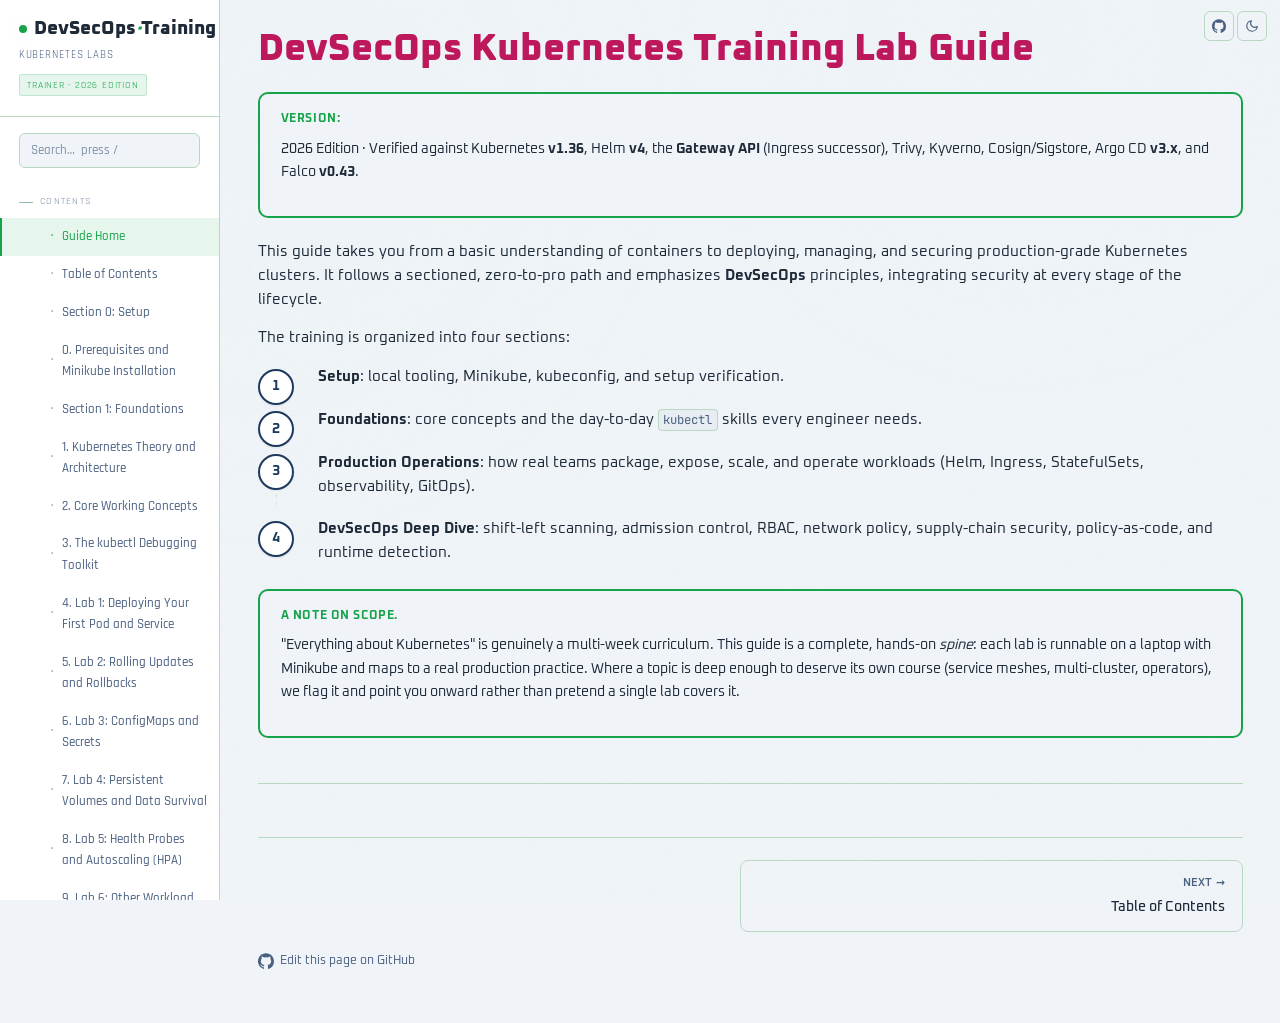
==== index.html @ 2e51c451 "initial commit" ====
<!DOCTYPE html>
<html lang="en" data-theme="light">

<head>
  <meta charset="UTF-8">
  <meta name="viewport" content="width=device-width, initial-scale=1.0">
  <meta name="description" content="Kubernetes DevSecOps Training Lab Guide">
  <title>Kubernetes · Kubernetes Guide Index</title>

  <link rel="icon" type="image/svg+xml"
    href="data:image/svg+xml,%3Csvg xmlns='http://www.w3.org/2000/svg' viewBox='0 0 32 32'%3E%3Crect width='32' height='32' rx='6' fill='%230d1117'/%3E%3Ccircle cx='16' cy='16' r='6' fill='%23ffb627'/%3E%3C/svg%3E">

  <link rel="preconnect" href="https://fonts.googleapis.com">
  <link rel="preconnect" href="https://fonts.gstatic.com" crossorigin>
  <link
    href="https://fonts.googleapis.com/css2?family=Oxanium:wght@400;500;600;700&family=Rajdhani:wght@500;600;700&family=JetBrains+Mono:wght@400;500;700&display=swap"
    rel="stylesheet">
  <link rel="stylesheet" href="css/style.css">
  <link rel="stylesheet" href="css/app.css">
  <link rel="stylesheet" href="css/cmd-steps.css">

</head>

<body>

  <div class="sidebar-backdrop"></div>

  <a class="icon-btn corner-btn github-corner-btn" id="githubLink" href="https://github.com/bishalcpgn/Kubernetes"
    target="_blank" rel="noopener noreferrer" aria-label="View this project on GitHub"
    title="View on GitHub (open source, contributions welcome)">
    <svg viewBox="0 0 24 24" aria-hidden="true" fill="currentColor">
      <path
        d="M12 .5C5.37.5 0 5.87 0 12.5c0 5.3 3.44 9.8 8.21 11.39.6.11.82-.26.82-.58 0-.29-.01-1.04-.02-2.05-3.34.73-4.04-1.61-4.04-1.61-.55-1.39-1.34-1.76-1.34-1.76-1.09-.75.08-.73.08-.73 1.21.09 1.84 1.24 1.84 1.24 1.07 1.84 2.81 1.31 3.5 1 .11-.78.42-1.31.76-1.61-2.67-.3-5.47-1.34-5.47-5.95 0-1.31.47-2.39 1.24-3.23-.13-.3-.54-1.52.12-3.18 0 0 1.01-.32 3.3 1.23a11.5 11.5 0 0 1 6.01 0c2.29-1.55 3.3-1.23 3.3-1.23.66 1.66.25 2.88.12 3.18.77.84 1.24 1.92 1.24 3.23 0 4.62-2.81 5.64-5.49 5.94.43.37.81 1.1.81 2.22 0 1.6-.01 2.89-.01 3.29 0 .32.22.7.83.58A12 12 0 0 0 24 12.5C24 5.87 18.63.5 12 .5z" />
    </svg>
  </a>

  <button class="icon-btn corner-btn theme-corner-btn" id="themeToggle" aria-label="Toggle theme"></button>

  <div class="app">

    <!-- Reuse the existing sidebar from index.html for consistent navigation -->
    <aside class="sidebar" id="sidebar" aria-label="Main navigation">
      <div class="brand">
        <div class="brand-title">
          <span class="accent-dot"></span>
          <span>DevSecOps<span class="italic-serif text-accent">·</span>Training</span>
        </div>
        <div class="brand-subtitle">Kubernetes Labs</div>
        <span class="brand-edition">Trainer · 2026 Edition</span>
      </div>
      <div class="sidebar-search">
        <input type="search" id="navSearch" placeholder="Search…  press /" aria-label="Filter navigation"
          autocomplete="off">
      </div>
      <nav aria-label="Sidebar navigation">
        <div class="nav-section">
          <div class="nav-section-label">Contents</div>
          <ul class="nav-list">
            <!-- Links will be populated by the rendered Markdown headings if present -->
          </ul>
        </div>
      </nav>
    </aside>

    <main class="content">
      <div class="content-inner">
        <article id="md-root" class="md-content page-markdown">
          <h1 id="devsecops-kubernetes-training-lab-guide">DevSecOps Kubernetes Training Lab Guide</h1>
          <blockquote>
            <p><strong>Version:</strong> 2026 Edition · Verified against Kubernetes <strong>v1.36</strong>, Helm
              <strong>v4</strong>, the <strong>Gateway API</strong> (Ingress successor), Trivy, Kyverno,
              Cosign/Sigstore, Argo CD <strong>v3.x</strong>, and Falco <strong>v0.43</strong>.
            </p>
          </blockquote>
          <p>This guide takes you from a basic understanding of containers to deploying, managing, and securing
            production-grade Kubernetes clusters. It follows a sectioned, zero-to-pro path and emphasizes
            <strong>DevSecOps</strong> principles, integrating security at every stage of the lifecycle.
          </p>
          <p>The training is organized into four sections:</p>
          <ol>
            <li><strong>Setup</strong>: local tooling, Minikube, kubeconfig, and setup verification.</li>
            <li><strong>Foundations</strong>: core concepts and the day-to-day <code>kubectl</code> skills every
              engineer needs.</li>
            <li><strong>Production Operations</strong>: how real teams package, expose, scale, and operate workloads
              (Helm, Ingress, StatefulSets, observability, GitOps).</li>
            <li><strong>DevSecOps Deep Dive</strong>: shift-left scanning, admission control, RBAC, network policy,
              supply-chain security, policy-as-code, and runtime detection.</li>
          </ol>
          <blockquote>
            <p><strong>A note on scope.</strong> "Everything about Kubernetes" is genuinely a multi-week curriculum.
              This guide is a complete, hands-on <em>spine</em>: each lab is runnable on a laptop with Minikube and maps
              to a real production practice. Where a topic is deep enough to deserve its own course (service meshes,
              multi-cluster, operators), we flag it and point you onward rather than pretend a single lab covers it.</p>
          </blockquote>
          <hr />
          <h2 id="table-of-contents">Table of Contents</h2>
          <h3 id="toc-section-0-setup">Section 0: Setup</h3>
          <ul>
            <li><a href="html/section-0-setup.html#0-prerequisites-and-minikube-installation">0. Prerequisites and Minikube Installation</a></li>
            <li><a href="html/section-0-setup.html#02-install-kubectl">0.2 Install kubectl</a></li>
            <li><a href="html/section-0-setup.html#03-install-minikube">0.3 Install Minikube</a></li>
            <li><a href="html/section-0-setup.html#04-start-minikube">0.4 Starting Minikube</a></li>
            <li><a href="html/section-0-setup.html#06-verifying-the-full-setup">0.6 Verifying the Full Setup</a></li>
          </ul>
          <h3 id="toc-section-1-foundations">Section 1: Foundations</h3>
          <ul>
            <li><a href="html/section-1-foundations.html#1-kubernetes-theory-and-architecture">1. Kubernetes Theory and Architecture</a></li>
            <li><a href="html/section-1-foundations.html#2-core-working-concepts">2. Core Working Concepts</a></li>
            <li><a href="html/section-1-foundations.html#21-namespaces">2.1 Namespaces</a></li>
            <li><a href="html/section-1-foundations.html#22-imperative-vs-declarative">2.2 Imperative vs Declarative</a></li>
            <li><a href="html/section-1-foundations.html#23-resource-requests-limits-and-qos">2.3 Resource Requests, Limits, and QoS</a></li>
            <li><a href="html/section-1-foundations.html#3-the-kubectl-debugging-toolkit">3. The kubectl Debugging Toolkit</a></li>
            <li><a href="html/section-1-foundations.html#4-lab-1-deploying-your-first-pod-and-service">4. Lab 1: Deploying Your First Pod and
                Service</a></li>
            <li><a href="html/section-1-foundations.html#5-lab-2-rolling-updates-and-rollbacks">5. Lab 2: Rolling Updates and Rollbacks</a></li>
            <li><a href="html/section-1-foundations.html#6-lab-3-configmaps-and-secrets">6. Lab 3: ConfigMaps and Secrets</a></li>
            <li><a href="html/section-1-foundations.html#7-lab-4-persistent-volumes-and-data-survival">7. Lab 4: Persistent Volumes and Data
                Survival</a></li>
            <li><a href="html/section-1-foundations.html#8-lab-5-health-probes-and-autoscaling-hpa">8. Lab 5: Health Probes and Autoscaling (HPA)</a>
            </li>
            <li><a href="html/section-1-foundations.html#9-lab-6-other-workload-types-statefulset-daemonset-job-cronjob">9. Lab 6: Other Workload Types
                (StatefulSet, DaemonSet, Job, CronJob)</a></li>
          </ul>
          <h3 id="toc-section-2-production-operations">Section 2: Production Operations</h3>
          <ul>
            <li><a href="html/section-2-production-operations.html#10-lab-7-http-routing-with-the-gateway-api">10. Lab 7: HTTP Routing with the Gateway API</a>
            </li>
            <li><a href="html/section-2-production-operations.html#11-lab-8-packaging-with-helm">11. Lab 8: Packaging with Helm</a></li>
            <li><a href="html/section-2-production-operations.html#12-lab-9-observability-metrics-prometheus-grafana">12. Lab 9: Observability (Metrics,
                Prometheus, Grafana)</a></li>
            <li><a href="html/section-2-production-operations.html#13-lab-10-gitops-with-argo-cd">13. Lab 10: GitOps with Argo CD</a></li>
          </ul>
          <h3 id="toc-section-3-devsecops-deep-dive">Section 3: DevSecOps Deep Dive</h3>
          <ul>
            <li><a href="html/section-3-devsecops-deep-dive.html#14-devsecops-security-theory">14. DevSecOps Security Theory</a></li>
            <li><a href="html/section-3-devsecops-deep-dive.html#15-lab-11-shift-left-scanning-manifests-images-secrets">15. Lab 11: Shift-Left Scanning
                (Manifests, Images, Secrets)</a></li>
            <li><a href="html/section-3-devsecops-deep-dive.html#16-lab-12-pod-security-standards-and-admission">16. Lab 12: Pod Security Standards and
                Admission</a></li>
            <li><a href="html/section-3-devsecops-deep-dive.html#17-lab-13-least-privilege-rbac">17. Lab 13: Least-Privilege RBAC</a></li>
            <li><a href="html/section-3-devsecops-deep-dive.html#18-lab-14-network-microsegmentation">18. Lab 14: Network Microsegmentation</a></li>
            <li><a href="html/section-3-devsecops-deep-dive.html#19-lab-15-policy-as-code-with-kyverno">19. Lab 15: Policy-as-Code with Kyverno</a></li>
            <li><a href="html/section-3-devsecops-deep-dive.html#20-lab-16-supply-chain-security-signing-sboms-verification">20. Lab 16: Supply-Chain Security
                (Signing, SBOMs, Verification)</a></li>
            <li><a href="html/section-3-devsecops-deep-dive.html#21-lab-17-runtime-security-with-falco">21. Lab 17: Runtime Security with Falco</a></li>
          </ul>
          <h3 id="appendices">Appendices</h3>
          <ul>
            <li><a href="html/appendices.html#appendix-a-cleanup-cheatsheet">A. Cleanup Cheatsheet</a></li>
            <li><a href="html/appendices.html#appendix-b-common-errors-and-troubleshooting">B. Common Errors and Troubleshooting</a></li>
            <li><a href="html/appendices.html#appendix-c-what-we-did-not-cover-and-where-to-go-next">C. What We Did Not Cover (and Where to
                Go Next)</a></li>
            <li><a href="html/appendices.html#appendix-d-glossary">D. Glossary</a></li>
          </ul>
          <hr /></article>
      </div>
    </main>

  </div>

  <!-- Scripts: build page sections and sidebar from the embedded static HTML content -->
  <script src="js/app.js" defer></script>

  <script src="js/cmd-steps.js" defer></script>
</body>

</html>
---- css/style.css ----
/* =========================================================
   Theme tokens - deep navy / Catppuccin-inspired palette
   Dark theme is default. Toggled via data-theme attribute.
   ========================================================= */

:root,
[data-theme="dark"] {
  /* Surfaces - deep navy */
  --bg: #0a0e14;
  --bg-elevated: #0d1219;
  --bg-card: #131920;
  --bg-code: #1e1e2e;
  --bg-code-header: #181825;
  --bg-code-border: #313244;
  --bg-inline-code: rgba(52, 211, 153, 0.08);

  /* Lines - green-tinted */
  --border: #1a2e22;
  --border-strong: #2a4a34;
  --border-accent: rgba(52, 211, 153, 0.25);

  /* Text */
  --text: #cdd6f4;
  --text-muted: #6e8aa8;
  --text-subtle: #445566;
  --text-inverse: #0a0e14;

  /* Brand accent - green */
  --accent: #34d399;
  --accent-soft: rgba(52, 211, 153, 0.12);
  --accent-hover: #6ee7b7;
  --link: #6ee7b7;
  --link-hover: #a7f3d0;

  /* Semantic */
  --danger: #f38ba8;
  --danger-soft: rgba(243, 139, 168, 0.1);
  --success: #a6e3a1;
  --success-soft: rgba(166, 227, 161, 0.1);
  --warning: #f9e2af;
  --warning-soft: rgba(249, 226, 175, 0.1);
  --info: #6ee7b7;
  --info-soft: rgba(52, 211, 153, 0.1);

  /* Severity pills */
  --sev-critical-bg: rgba(243, 139, 168, 0.12);
  --sev-critical-text: #f38ba8;
  --sev-high-bg: rgba(249, 226, 175, 0.1);
  --sev-high-text: #f9e2af;
  --sev-medium-bg: rgba(52, 211, 153, 0.1);
  --sev-medium-text: #34d399;

  /* Shadows & effects */
  --shadow-sm: 0 1px 3px rgba(0, 0, 0, 0.5);
  --shadow-md: 0 4px 14px rgba(0, 0, 0, 0.55);
  --shadow-lg: 0 12px 36px rgba(0, 0, 0, 0.65);
  --shadow-glow: 0 0 28px rgba(52, 211, 153, 0.15);

  /* Decorative */
  --grid-color: rgba(52, 211, 153, 0.025);
  --noise-opacity: 0.012;
}

[data-theme="light"] {
  /* Surfaces - cool blue-grey */
  --bg: #f0f4f8;
  --bg-elevated: #ffffff;
  --bg-card: #e8edf3;
  --bg-code: #e4e8ef;
  --bg-code-header: #e4e8ef;
  --bg-code-border: #c8d0da;
  --bg-inline-code: rgba(22, 163, 74, 0.07);

  /* Lines */
  --border: #b8d8c0;
  --border-strong: #90bca0;
  --border-accent: rgba(22, 163, 74, 0.2);

  /* Text */
  --text: #1e2a38;
  --text-muted: #4a6080;
  --text-subtle: #8090a8;
  --text-inverse: #f0f4f8;

  /* Brand accent - green */
  --accent: #16a34a;
  --accent-soft: rgba(22, 163, 74, 0.1);
  --accent-hover: #15803d;
  --link: #15803d;
  --link-hover: #166534;

  /* Semantic */
  --danger: #b91c1c;
  --danger-soft: rgba(185, 28, 28, 0.08);
  --success: #15803d;
  --success-soft: rgba(21, 128, 61, 0.08);
  --warning: #a16207;
  --warning-soft: rgba(161, 98, 7, 0.08);
  --info: #16a34a;
  --info-soft: rgba(22, 163, 74, 0.08);

  /* Severity pills */
  --sev-critical-bg: rgba(185, 28, 28, 0.1);
  --sev-critical-text: #991b1b;
  --sev-high-bg: rgba(161, 98, 7, 0.12);
  --sev-high-text: #854d0e;
  --sev-medium-bg: rgba(22, 163, 74, 0.1);
  --sev-medium-text: #166534;

  /* Shadows */
  --shadow-sm: 0 1px 2px rgba(30, 42, 56, 0.07);
  --shadow-md: 0 4px 12px rgba(30, 42, 56, 0.09);
  --shadow-lg: 0 12px 32px rgba(30, 42, 56, 0.11);
  --shadow-glow: 0 0 24px rgba(22, 163, 74, 0.12);

  /* Decorative */
  --grid-color: rgba(22, 163, 74, 0.04);
  --noise-opacity: 0.018;
}

/* =========================================================
   crAPI Training - Trainer Platform
   Editorial-technical aesthetic
   ========================================================= */

/* ---------- Reset / Base ---------- */

:root {
  --font-sans: 'Oxanium', 'Rajdhani', system-ui, sans-serif;
  --font-display: 'Oxanium', 'Rajdhani', system-ui, sans-serif;
  --font-mono: 'JetBrains Mono', 'Cascadia Code', 'Fira Code', ui-monospace, monospace;
  --font-sidebar: 'Rajdhani', var(--font-sans);
  --text-base-size: 14.5px;
  --h1-size: 2.5rem;
  --h2-size: 1.75rem;
  --box-glow: 0 14px 34px color-mix(in srgb, var(--accent) 14%, transparent), 0 0 0 1px color-mix(in srgb, var(--accent) 10%, transparent);
  --box-glow-strong: 0 18px 44px color-mix(in srgb, var(--accent) 22%, transparent), 0 0 0 1px color-mix(in srgb, var(--accent) 18%, transparent);
  --box-glow-success: 0 14px 34px color-mix(in srgb, var(--success) 18%, transparent), 0 0 0 1px color-mix(in srgb, var(--success) 16%, transparent);
}

*,
*::before,
*::after {
  box-sizing: border-box;
  margin: 0;
  padding: 0;
}

html {
  font-size: 15px;
  scroll-behavior: smooth;
  scroll-padding-top: 88px;
  -webkit-text-size-adjust: 100%;
  -moz-text-size-adjust: 100%;
  text-size-adjust: 100%;
}

body {
  font-family: var(--font-sans);
  font-size: var(--text-base-size);
  font-weight: 400;
  line-height: 1.65;
  color: var(--text);
  background: var(--bg);
  font-feature-settings: 'ss01', 'ss02', 'cv11';
  -webkit-font-smoothing: antialiased;
  -moz-osx-font-smoothing: grayscale;
  transition: background-color 0.3s ease, color 0.3s ease;
  min-height: 100vh;
}

body::after {
  content: '';
  position: fixed;
  inset: 0;
  pointer-events: none;
  z-index: 1;
  background:
    linear-gradient(rgba(166, 227, 161, 0.035) 1px, transparent 1px),
    radial-gradient(circle at 20% 15%, rgba(52, 211, 153, 0.08), transparent 28rem),
    radial-gradient(circle at 80% 5%, rgba(52, 211, 153, 0.05), transparent 24rem);
  background-size: 100% 4px, auto, auto;
  mix-blend-mode: screen;
  opacity: 0.4;
}

[data-theme="light"] body::after {
  opacity: 0.16;
  mix-blend-mode: multiply;
}

/* Decorative noise overlay */
body::before {
  content: '';
  position: fixed;
  inset: 0;
  pointer-events: none;
  z-index: 1;
  opacity: var(--noise-opacity);
  background-image: url("data:image/svg+xml,%3Csvg viewBox='0 0 200 200' xmlns='http://www.w3.org/2000/svg'%3E%3Cfilter id='n'%3E%3CfeTurbulence type='fractalNoise' baseFrequency='0.9' numOctaves='3' /%3E%3C/filter%3E%3Crect width='100%25' height='100%25' filter='url(%23n)' /%3E%3C/svg%3E");
}

/* ---------- Typography ---------- */

h1,
h2,
h3,
h4,
h5,
h6 {
  font-family: var(--font-display);
  font-weight: 600;
  letter-spacing: -0.01em;
  line-height: 1.2;
  color: var(--text);
}

h1 {
  font-size: var(--h1-size);
  font-weight: 800;
  letter-spacing: 0;
  line-height: 1.05;
  margin-bottom: 1.25rem;
}

h2 {
  font-size: var(--h2-size);
  font-weight: 800;
  letter-spacing: 0;
  margin-bottom: 1rem;
}

h3 {
  font-size: 1.35rem;
  font-weight: 600;
  letter-spacing: 0;
  margin-top: 2.5rem;
  margin-bottom: 0.8rem;
}

h4 {
  font-size: 1.05rem;
  font-weight: 600;
  margin-top: 1.75rem;
  margin-bottom: 0.5rem;
  color: var(--text);
}

.italic-serif {
  font-style: italic;
  font-weight: inherit;
}

p {
  margin-bottom: 1rem;
  color: var(--text);
}

p+p {
  margin-top: 0.25rem;
}
a {
  color: var(--link);
  text-decoration: none;
  transition: color 0.15s ease;
}

a:hover {
  color: var(--link-hover);
  text-decoration: underline;
  text-underline-offset: 3px;
}

strong {
  font-weight: 700;
  color: var(--text);
}

em {
  font-style: italic;
}

code,
kbd,
samp {
  font-family: var(--font-mono);
  font-size: 0.88em;
  font-feature-settings: 'liga' 0, 'calt' 0;
}

p code,
li code {
  background: var(--bg-card);
  color: var(--text-muted);
  padding: 0.12em 0.4em;
  border-radius: 4px;
  border: 1px solid var(--border);
  font-size: 0.85em;
  word-break: break-word;
}

/* Command text inside table cells renders as plain monospace, no chip. */
td code {
  background: none;
  color: inherit;
  padding: 0;
  border: none;
  border-radius: 0;
  font-size: 0.85em;
  word-break: break-word;
}

pre code,
pre code span {
  background: none !important;
  color: inherit;
  padding: 0;
  border: none;
  border-radius: 0;
  font-size: inherit;
}

ul,
ol {
  margin: 0.5rem 0 1.25rem 1.5rem;
}

.md-content {
  flex: 1;
  min-width: 0;
  max-width: 1000px;
  overflow-wrap: break-word;
  word-wrap: break-word;
}

.md-content ol {
  counter-reset: step-counter;
  list-style: none;
  padding-left: 0;
  margin-left: 0;
}

.md-content ol>li {
  counter-increment: step-counter;
  position: relative;
  padding-left: 4rem;
  margin-bottom: 1.25rem;
  min-width: 0;
}

.md-content ol>li::before {
  content: counter(step-counter);
  position: absolute;
  left: 0;
  top: 0.15rem;
  width: 2.4rem;
  height: 2.4rem;
  display: grid;
  place-items: center;
  border-radius: 999px;
  background: var(--bg-card);
  border: 2px solid #1e3a5f;
  color: #1e3a5f;
  font-weight: 700;
  font-size: 0.95rem;
  box-shadow: 0 12px 24px rgba(0, 0, 0, 0.08);
}

/* light theme: crisp white button background */
[data-theme="light"] .md-content ol>li::before {
  background: #ffffff;
  box-shadow: var(--shadow-sm);
}

/* dark theme: brighter blue for contrast on dark surfaces */
[data-theme="dark"] .md-content ol>li::before {
  border-color: #6fa3e0;
  color: #6fa3e0;
}

.md-content ol>li::after {
  content: '';
  position: absolute;
  left: 1.2rem;
  top: calc(2.4rem + 0.4rem);
  bottom: -0.6rem;
  width: 1px;
  background-image: linear-gradient(var(--border-accent) 40%, transparent 0%);
  background-size: 1px 8px;
  background-repeat: repeat-y;
  opacity: 0.85;
  pointer-events: none;
}

.md-content ol>li:last-child::after {
  display: none;
}

li {
  margin-bottom: 0.35rem;
}

li>ul,
li>ol {
  margin-top: 0.35rem;
}

hr {
  border: none;
  border-top: 1px solid var(--border);
  margin: 3rem 0;
}

/* ---------- Layout: App Shell ---------- */

.app {
  display: grid;
  grid-template-columns: 220px 1fr;
  min-height: 100vh;
  position: relative;
  z-index: 2;
}

/* ---------- Sidebar ---------- */

.sidebar {
  font-family: var(--font-sidebar);
  background: var(--bg-elevated);
  border-right: 1px solid var(--border);
  position: sticky;
  top: 0;
  height: 100vh;
  overflow-y: auto;
  padding: 1.25rem 0;
  z-index: 50;
  scrollbar-width: thin;
  scrollbar-color: var(--border) transparent;
}

.sidebar::-webkit-scrollbar {
  width: 6px;
}

.sidebar::-webkit-scrollbar-track {
  background: transparent;
}

.sidebar::-webkit-scrollbar-thumb {
  background: var(--border);
  border-radius: 3px;
}

.brand {
  padding: 0 1.25rem 1.25rem;
  border-bottom: 1px solid var(--border);
  margin-bottom: 1.1rem;
}

.brand-title {
  font-family: var(--font-display);
  font-size: 1.25rem;
  font-weight: 800;
  letter-spacing: 0;
  color: var(--text);
  line-height: 1.1;
  display: flex;
  align-items: baseline;
  gap: 0.5rem;
}

.brand-title .accent-dot {
  width: 8px;
  height: 8px;
  background: var(--accent);
  border-radius: 50%;
  display: inline-block;
  box-shadow: var(--shadow-glow);
  flex-shrink: 0;
  align-self: center;
}

.brand-subtitle {
  font-family: var(--font-sidebar);
  font-size: 0.72rem;
  color: var(--text-muted);
  font-weight: 400;
  text-transform: uppercase;
  letter-spacing: 0.08em;
  margin-top: 0.5rem;
}

.brand-edition {
  font-family: var(--font-sidebar);
  display: inline-block;
  margin-top: 0.6rem;
  font-size: 0.65rem;
  font-weight: 400;
  letter-spacing: 0.08em;
  text-transform: uppercase;
  color: var(--accent);
  background: var(--accent-soft);
  padding: 0.15rem 0.5rem;
  border-radius: 3px;
  border: 1px solid var(--border-accent);
}

.sidebar-search {
  padding: 0 1.25rem 1rem;
}

.sidebar-search input {
  width: 100%;
  background: var(--bg);
  border: 1px solid var(--border);
  border-radius: 6px;
  padding: 0.55rem 0.75rem;
  color: var(--text);
  font-family: var(--font-sidebar);
  font-size: 0.85rem;
  font-weight: 500;
  outline: none;
  transition: border 0.15s, box-shadow 0.15s;
}

.sidebar-search input::placeholder {
  color: var(--text-subtle);
}

.sidebar-search input:focus {
  border-color: var(--accent);
  box-shadow: 0 0 0 3px var(--accent-soft);
}

.nav-section {
  padding: 0.75rem 0;
}

.nav-section-label {
  font-family: var(--font-sidebar);
  font-size: 0.68rem;
  font-weight: 400;
  text-transform: uppercase;
  letter-spacing: 0.12em;
  color: var(--text-subtle);
  padding: 0 1.25rem 0.5rem;
  display: flex;
  align-items: center;
  gap: 0.5rem;
}

.nav-section-label::before {
  content: '';
  width: 14px;
  height: 1px;
  background: var(--border-strong);
}

.nav-list {
  list-style: none;
  margin: 0;
  padding: 0;
}

.nav-list li {
  margin: 0;
}

.nav-link {
  display: flex;
  align-items: center;
  gap: 0.6rem;
  padding: 0.55rem 0.8rem 0.55rem 1.25rem;
  font-size: 0.86rem;
  color: var(--text-muted);
  text-decoration: none;
  border-left: 2px solid transparent;
  transition: all 0.15s ease;
  font-weight: 500;
}

.nav-link:hover {
  color: var(--text);
  background: var(--bg-card);
  text-decoration: none;
}

.nav-link.active {
  color: var(--accent);
  background: var(--accent-soft);
  border-left-color: var(--accent);
}

.nav-link .nav-num {
  font-family: var(--font-sidebar);
  font-size: 0.7rem;
  color: var(--text-subtle);
  font-weight: 600;
  min-width: 32px;
  text-align: right;
}

.nav-link.active .nav-num {
  color: var(--accent);
}

.nav-link.hidden {
  display: none;
}
.icon-btn {
  background: transparent;
  border: 1px solid var(--border);
  color: var(--text-muted);
  width: 38px;
  height: 38px;
  border-radius: 6px;
  cursor: pointer;
  display: inline-flex;
  align-items: center;
  justify-content: center;
  transition: all 0.15s ease;
}

.icon-btn:hover {
  color: var(--accent);
  border-color: var(--accent);
  background: var(--accent-soft);
}

.icon-btn svg {
  width: 18px;
  height: 18px;
}
/* ---------- Main content area ---------- */

.content {
  min-width: 0;
  display: flex;
  flex-direction: column;
}

.content-inner {
  display: flex;
  max-width: 1360px;
  margin: 0 auto;
  padding: 3rem 2.5rem 3rem;
  width: 100%;
  gap: 3rem;
}

/* ---------- Single-page section switching ---------- */

section.page-section {
  display: none;
  padding-top: 2rem;
}

section.page-section.active {
  display: block;
  animation: sectionFadeIn 0.22s ease;
}

@keyframes sectionFadeIn {
  from {
    opacity: 0;
    transform: translateY(7px);
  }

  to {
    opacity: 1;
    transform: none;
  }
}

section.page-section:first-child {
  padding-top: 0;
}

/* ---------- Callout boxes ---------- */

/* ── Callout boxes ─────────────────────────────────────────────────────────
   All callouts use a uniform green border + green title.
   The gradient-border modifier adds a glowing gradient ring instead.       */

.callout {
  margin: 1.5rem 0;
  padding: 1.1rem 1.4rem;
  border-radius: 10px;
  border: 2px solid #16a34a;
  background: var(--bg);
  font-size: 0.95rem;
  color: var(--text);
}

[data-theme="dark"] .callout {
  border-color: #34d399;
}

.callout-title {
  font-weight: 700;
  font-size: 0.8rem;
  text-transform: uppercase;
  letter-spacing: 0.05em;
  margin-bottom: 0.5rem;
  display: block;
  color: #16a34a;
}

[data-theme="dark"] .callout-title {
  color: #34d399;
}

/* Gradient-border variant: animated green gradient ring, no solid border. */
.callout.gradient-border {
  --gc-bg: #f0f7f0;
  border: 2px solid transparent;
  border-radius: 14px;
  background:
    linear-gradient(var(--gc-bg), var(--gc-bg)) padding-box,
    linear-gradient(120deg, #34d399 0%, #16a34a 55%, #22c55e 100%) border-box;
}

[data-theme="dark"] .callout.gradient-border {
  --gc-bg: #0d1f10;
}

/* ---------- Code blocks ---------- */

.code-block {
  margin: 1.25rem 0;
  border-radius: 8px;
  overflow: hidden;
  border: 1px solid var(--bg-code-border);
  background: var(--bg-code);
  position: relative;
  box-shadow: var(--box-glow);
}

.code-block::after {
  content: '';
  position: absolute;
  inset: 0;
  pointer-events: none;
  background: linear-gradient(rgba(255, 255, 255, 0.025) 1px, transparent 1px);
  background-size: 100% 6px;
  opacity: 0.3;
}

.code-block-header {
  display: flex;
  align-items: center;
  justify-content: space-between;
  padding: 0.5rem 0.85rem 0.5rem 0.85rem;
  background: var(--bg-code-header);
  border-bottom: 1px solid var(--bg-code-border);
  font-family: var(--font-mono);
  font-size: 0.72rem;
}
/* Dark mode label & copy */
.code-block-label {
  color: #585b70;
  font-weight: 500;
  letter-spacing: 0;
  flex: 1;
}

.copy-btn {
  background: transparent;
  border: 1px solid #313244;
  color: #585b70;
  cursor: pointer;
  padding: 0.25rem 0.6rem;
  border-radius: 4px;
  font-family: var(--font-mono);
  font-size: 0.7rem;
  font-weight: 500;
  display: inline-flex;
  align-items: center;
  gap: 0.35rem;
  transition: all 0.15s ease;
}

.copy-btn:hover {
  color: var(--accent);
  border-color: var(--accent);
  box-shadow: 0 0 14px var(--accent-soft);
}

.copy-btn svg {
  width: 12px;
  height: 12px;
}

.copy-btn.copied {
  color: #a6e3a1;
  border-color: #a6e3a1;
}

/* Light mode label & copy overrides */
[data-theme="light"] .code-block-label {
  color: #5a6a7a;
}

[data-theme="light"] .copy-btn {
  border-color: #c8d0da;
  color: #5a6a7a;
}

[data-theme="light"] .copy-btn.copied {
  color: #15803d;
  border-color: #15803d;
}

.code-block pre {
  margin: 0;
  padding: 1.1rem 1.2rem;
  overflow-x: auto;
  color: #cdd6f4;
  font-family: var(--font-mono);
  font-size: 0.82rem;
  line-height: 1.7;
  scrollbar-width: thin;
  scrollbar-color: #313244 transparent;
}

.code-block pre::-webkit-scrollbar {
  height: 6px;
}

.code-block pre::-webkit-scrollbar-thumb {
  background: #313244;
  border-radius: 3px;
}

/* Light mode pre text */
[data-theme="light"] .code-block pre {
  color: #2d3a4a;
  scrollbar-color: #c8d0da transparent;
}

[data-theme="light"] .code-block pre::-webkit-scrollbar-thumb {
  background: #c8d0da;
}

/* ── Dark token highlighting - Catppuccin Mocha ── */
.code-block .tok-cmt {
  color: #585b70;
  font-style: italic;
}

.code-block .tok-str {
  color: #a6e3a1;
}

.code-block .tok-kw {
  color: #f38ba8;
}

.code-block .tok-fn {
  color: #cba6f7;
}

.code-block .tok-num {
  color: #fab387;
}

.code-block .tok-method {
  color: #f9e2af;
  font-weight: 600;
}

.code-block .tok-path {
  color: #89dceb;
}

.code-block .tok-hl {
  background: rgba(249, 226, 175, 0.15);
  padding: 1px 3px;
  border-radius: 3px;
}

/* ── Light token highlighting - Carbon Shell / One Light ── */
[data-theme="light"] .code-block .tok-cmt {
  color: #a09080;
  font-style: italic;
}

[data-theme="light"] .code-block .tok-str {
  color: #2d7c3c;
}

[data-theme="light"] .code-block .tok-kw {
  color: #b91c1c;
}

[data-theme="light"] .code-block .tok-fn {
  color: #6d28d9;
}

[data-theme="light"] .code-block .tok-num {
  color: #1d4ed8;
}

[data-theme="light"] .code-block .tok-method {
  color: #c2410c;
  font-weight: 600;
}

[data-theme="light"] .code-block .tok-path {
  color: #0369a1;
}

[data-theme="light"] .code-block .tok-hl {
  background: rgba(194, 65, 12, 0.1);
  padding: 1px 3px;
  border-radius: 3px;
}


.tab-btn.active {
  color: var(--accent);
  border-bottom-color: var(--accent);
}
.tab-panel.active {
  display: block;
}
/* ---------- Tables ---------- */

.table-wrap {
  overflow-x: auto;
  border: 1px solid var(--border);
  border-radius: 8px;
  margin: 1.5rem 0;
}

table {
  width: 100%;
  border-collapse: collapse;
  font-size: 0.88rem;
}

thead {
  background: var(--bg-card);
}

th,
td {
  text-align: left;
  padding: 0.7rem 1rem;
  border-bottom: 1px solid var(--border);
  vertical-align: top;
}

th {
  font-weight: 600;
  font-size: 0.75rem;
  text-transform: uppercase;
  letter-spacing: 0;
  color: var(--text-muted);
}

tbody tr:last-child td {
  border-bottom: none;
}

tbody tr:hover {
  background: var(--bg-card);
}
.text-accent {
  color: var(--accent);
}
/* ---------- Toast (copy feedback) ---------- */

.toast {
  position: fixed;
  bottom: 2rem;
  right: 2rem;
  background: var(--bg-elevated);
  border: 1px solid var(--accent);
  color: var(--text);
  padding: 0.75rem 1.25rem;
  border-radius: 6px;
  font-size: 0.85rem;
  box-shadow: var(--shadow-lg);
  transform: translateY(120%);
  opacity: 0;
  transition: transform 0.25s ease, opacity 0.25s ease;
  z-index: 1000;
  pointer-events: none;
}

.toast.show {
  transform: translateY(0);
  opacity: 1;
}

@keyframes cursorBlink {

  0%,
  45% {
    opacity: 1;
  }

  46%,
  100% {
    opacity: 0;
  }
}

@media (prefers-reduced-motion: reduce) {
}

/* ---------- Responsive ---------- */

@media (max-width: 1024px) {
  .app {
    grid-template-columns: 220px 1fr;
  }

  .content-inner {
    padding: 2.5rem 2rem 2.5rem;
  }
}

@media (max-width: 768px) {
  .app {
    grid-template-columns: 1fr;
  }

  .sidebar {
    position: fixed;
    left: 0;
    top: 0;
    width: 280px;
    transform: translateX(-100%);
    transition: transform 0.3s ease;
    box-shadow: var(--shadow-lg);
  }

  .sidebar.open {
    transform: translateX(0);
  }
  .content-inner {
    padding: 1.75rem 1.25rem 2rem;
  }
  /* Backdrop when sidebar open */
  .sidebar-backdrop {
    display: none;
    position: fixed;
    inset: 0;
    background: rgba(0, 0, 0, 0.5);
    z-index: 45;
  }

  .sidebar-backdrop.show {
    display: block;
  }
}

@media (max-width: 480px) {
}

/* ---------- Print ---------- */
@media print {

  .sidebar,
  .copy-btn {
    display: none !important;
  }

  .app {
    grid-template-columns: 1fr;
  }

  body {
    background: white;
    color: black;
  }

  .code-block {
    page-break-inside: avoid;
  }
}

/* ---------- Focus visibility ---------- */
*:focus-visible {
  outline: 2px solid var(--accent);
  outline-offset: 2px;
  border-radius: 4px;
}
@keyframes pulse-timer {

  0%,
  100% {
    opacity: 1;
  }

  50% {
    opacity: 0.6;
  }
}
.timer-display.warning {
  color: #f59e0b;
  border-color: color-mix(in srgb, #f59e0b 30%, transparent);
}
.lab-start-btn.active {
  background: #ef4444;
}

.lab-start-btn.active:hover {
  background: #dc2626;
}
@media (max-width: 768px) {
}
/* ---------- Per-section footer: prev/next pager + Edit on GitHub ---------- */

.section-footer {
  margin-top: 3.5rem;
  padding-top: 1.5rem;
  border-top: 1px solid var(--border);
}

.section-pager {
  display: flex;
  gap: 1rem;
  align-items: stretch;
}

.pager-link {
  flex: 1 1 0;
  display: flex;
  flex-direction: column;
  gap: 0.25rem;
  padding: 0.85rem 1.1rem;
  border: 1px solid var(--border);
  border-radius: 8px;
  text-decoration: none;
  color: var(--text);
  transition: border-color 0.15s ease, background 0.15s ease;
  min-width: 0;
}

.pager-link:hover {
  border-color: var(--accent);
  background: var(--accent-soft);
  text-decoration: none;
}

.pager-next {
  text-align: right;
}

.pager-spacer {
  flex: 1 1 0;
}

.pager-dir {
  font-size: 0.72rem;
  font-weight: 600;
  text-transform: uppercase;
  letter-spacing: 0.02em;
  color: var(--text-muted);
}

.pager-title {
  font-size: 0.9rem;
  font-weight: 500;
  overflow: hidden;
  text-overflow: ellipsis;
  white-space: nowrap;
}

.edit-on-github {
  display: inline-flex;
  align-items: center;
  gap: 0.45rem;
  margin-top: 1.25rem;
  font-size: 0.82rem;
  color: var(--text-muted);
  text-decoration: none;
  transition: color 0.15s ease;
}

.edit-on-github:hover {
  color: var(--accent);
  text-decoration: none;
}

.edit-on-github svg {
  width: 16px;
  height: 16px;
}

@media (max-width: 600px) {
  .section-pager {
    flex-direction: column;
  }
  .pager-next {
    text-align: left;
  }
  .pager-spacer {
    display: none;
  }
}
---- css/app.css ----
/* Page-specific: show only the active section (single-page app behaviour). */
    .page-section { display: none; }
    .page-section.active { display: block; }

    .content-inner { padding-top: 2rem; }

    /* On wide screens, give the body more room and pull it toward the left
       instead of centering it (more working space for prose + figures).
       Scoped to >1100px so the responsive/mobile layout is untouched. */
    @media (min-width: 1101px) {
      .content-inner {
        max-width: 1500px;
        margin-left: 0;
        margin-right: auto;
      }
      .md-content {
        max-width: 1060px;
      }
    }

    /* Fixed top-right corner buttons (GitHub link + theme toggle) */
    .corner-btn {
      position: fixed;
      top: 0.75rem;
      z-index: 300;
      width: 30px;
      height: 30px;
      border-radius: 6px;
    }

    .theme-corner-btn {
      right: 0.85rem;
    }

    .github-corner-btn {
      right: 3.1rem;   /* sits just left of the theme toggle */
    }

    .corner-btn svg {
      width: 14px;
      height: 14px;
    }

    .floating-toc {
      display: none;
      position: sticky;
      top: 6rem;
      width: 200px;
      flex-shrink: 0;
      align-self: flex-start;
      padding: 0;
      z-index: 100;
    }

    .floating-toc.visible {
      display: block;
      animation: fadeIn 0.3s ease-out;
    }

    @keyframes fadeIn {
      from { opacity: 0; transform: translateX(10px); }
      to { opacity: 1; transform: translateX(0); }
    }

    .floating-toc-title {
      font-family: var(--font-sidebar);
      font-size: 0.8rem;
      font-weight: 700;
      color: var(--text-subtle);
      text-transform: uppercase;
      letter-spacing: 0.05em;
      margin-bottom: 1rem;
      display: flex;
      align-items: center;
      gap: 0.4rem;
      padding-left: 0.8rem;
    }

    .floating-toc-title svg {
      width: 14px;
      height: 14px;
      stroke: currentColor;
      stroke-width: 2;
    }

    .floating-toc-list {
      list-style: none;
      margin: 0;
      padding: 0;
      display: flex;
      flex-direction: column;
      gap: 0.2rem;
    }

    .floating-toc-link {
      font-family: var(--font-sidebar);
      display: flex;
      align-items: center;
      gap: 0.5rem;
      font-size: 0.85rem;
      line-height: 1.4;
      color: var(--text-muted);
      text-decoration: none;
      transition: all 0.2s ease;
      padding: 0.45rem 0.8rem;
      border-radius: 6px;
    }

    .floating-toc-link:hover {
      color: var(--text);
      background: color-mix(in srgb, var(--text-muted) 10%, transparent);
      text-decoration: none;
    }

    .floating-toc-link.active {
      color: var(--link);
      font-weight: 600;
      background: var(--info-soft);
    }
    @media (max-width: 1100px) {
      .floating-toc { display: none !important; }
    }
    /* =========================================================
       Structured reading layout (applied to .styled-section:
       sections 2 through 9). A/B/C subsection badges, i/ii/iii
       command badges, and numbered-list circles.
       ========================================================= */

    /* Numbered lists inside an h4 block: the whole list shifts right so the
       1/2/3 circles align with the A/B/C body text, not the A/B/C badge.
       (.sec2-indented sets padding-left, but .md-content ol resets it to 0,
       so set the indent explicitly here as margin-left.) */
    ol.sec2-indented {
      margin-left: 2.75rem;
      padding-left: 0;
    }

    /* Smaller 1/2/3 circles — subordinate to A/B/C badges */
    ol.sec2-indented > li {
      padding-left: 3rem;
    }

    /* Nested roman sub-list (i, ii, iii) inside a numbered step.
       Plain roman numerals, no circle, indented under the parent item. */
    ol.nested-roman {
      list-style: lower-roman;
      counter-reset: none;
      margin: 0.5rem 0 0.75rem 1.25rem;
      padding-left: 1rem;
    }

    ol.nested-roman > li {
      counter-increment: none;
      padding-left: 0.35rem;
      margin-bottom: 0.4rem;
      list-style: lower-roman;
    }

    /* The nested list must NOT inherit the big circle ::before/::after */
    ol.nested-roman > li::before,
    ol.nested-roman > li::after {
      content: none;
      display: none;
    }

    ol.sec2-indented > li::before {
      width: 1.7rem;
      height: 1.7rem;
      font-size: 0.75rem;
      top: 0.2rem;
      border-color: #1e3a5f;
      color: #1e3a5f;
      background: #e8f0fa;
    }

    [data-theme="dark"] ol.sec2-indented > li::before {
      border-color: #6fa3e0;
      color: #6fa3e0;
      background: #0d1e33;
    }

    ol.sec2-indented > li::after {
      left: 0.85rem;
      top: calc(1.7rem + 0.4rem);
    }

    /* A/B/C/D counter — resets per h3, increments on each h4 */
    .styled-section > h3 {
      counter-reset: subsection-letter;
      position: relative;
      margin-top: 4rem;
      margin-bottom: 1.2rem;
      padding: 0 0 0.65rem 0;
      border-left: none;
      border-bottom: 2px solid #c8956a !important;
      background: none;
      color: #BE185D;
      font-size: 1.55rem;
      letter-spacing: 0;
      scroll-margin-top: 8rem;
    }

    [data-theme="dark"] .styled-section > h3 {
      border-bottom-color: #a0724a;
      color: #f48fb1;
    }

    .styled-section > h3:first-of-type {
      margin-top: 2.2rem;
    }

    /* Section heading uses the same pink as the A/B/C subsections. */
    .styled-section > h2 {
      color: #BE185D;
    }

    [data-theme="dark"] .styled-section > h2 {
      color: #f48fb1;
    }

    /* Section overview title (h1) matches the same pink heading colour. */
    .md-content h1 {
      color: #BE185D;
    }

    [data-theme="dark"] .md-content h1 {
      color: #f48fb1;
    }

    .styled-section > h4 {
      counter-increment: subsection-letter;
      display: flex;
      align-items: center;
      flex-wrap: wrap;
      gap: 0.75rem;
      margin-top: 2.15rem;
      margin-bottom: 0.7rem;
      padding-left: 0;
      border-left: none;
      color: #BE185D;
      font-size: 1.08rem;
      letter-spacing: 0;
    }

    [data-theme="dark"] .styled-section > h4 {
      color: #f48fb1;
    }

    /* All content inside an h4 block gets indented past the badge */
    .sec2-indented {
      padding-left: 2.75rem;
    }

    /* Bordered boxes (code blocks, tables, callouts) use margin (not padding)
       so their internal layout and borders stay aligned. Matches the
       .cmd-step indent (2.6rem) so badged and non-badged boxes line up.
       Callouts keep their own large left padding (icon gutter), so we must
       only shift them with margin and NOT let .sec2-indented add padding. */
    .code-block.sec2-indented,
    .table-wrap.sec2-indented,
    .callout.sec2-indented {
      padding-left: 0;
      margin-left: 2.6rem;
    }

    /* Restore the callout's icon gutter that the rule above zeroed out. */
    .callout.sec2-indented {
      padding-left: 3.25rem;
    }

    /* When a code block sits inside a .cmd-step, the step wrapper already
       provides the indent — don't double it. */
    .cmd-step .code-block.sec2-indented,
    .cmd-step .sec2-indented {
      margin-left: 0;
      padding-left: 0;
    }


    .styled-section > h4::before {
      content: counter(subsection-letter, upper-alpha);
      flex-shrink: 0;
      width: 2.4rem;
      height: 2.4rem;
      display: flex;
      align-items: center;
      justify-content: center;
      border-radius: 999px;
      background: var(--bg-card);
      border: 2px solid #BE185D;
      color: #BE185D;
      font-family: var(--font-mono);
      font-size: 1rem;
      font-weight: 700;
      letter-spacing: 0;
    }

    [data-theme="dark"] .styled-section > h4::before {
      border-color: #f48fb1;
      color: #f48fb1;
    }

    [data-theme="light"] .styled-section > h4::before {
      background: #ffffff;
    }

    .styled-section > h4::after {
      content: '';
      flex-basis: 100%;
      height: 1px;
      margin-top: 0.4rem;
      margin-left: 2.75rem;
      width: min(9rem, 28%);
      background: color-mix(in srgb, var(--link) 48%, transparent);
    }

    @media (max-width: 620px) {
      .styled-section > h3 {
        margin-top: 3rem;
        padding-left: 0.9rem;
        font-size: 1.35rem;
      }
    }

    /* =========================================================
       Roman numeral command labels — Section 2 only
       ========================================================= */
    .cmd-label {
      display: flex;
      align-items: center;   /* badge + title share one centred line */
      gap: 0.65rem;
      margin-top: 1.5rem;
      margin-bottom: 0.35rem;
      position: relative;
    }

    /* Dotted connector line — drawn on the wrapper, aligned to badge centre */
    .cmd-step {
      position: relative;
      padding-left: 2.6rem;
      margin-top: 1.5rem;
    }

    .cmd-step::before {
      content: '';
      position: absolute;
      left: 0.8rem;
      top: calc(1.6rem + 0.4rem);
      bottom: -0.75rem;
      width: 1px;
      background-image: linear-gradient(var(--border-accent) 40%, transparent 0%);
      background-size: 1px 8px;
      background-repeat: repeat-y;
      opacity: 0.85;
      pointer-events: none;
    }

    /* No line after the last step in a subsection */
    .cmd-step:last-of-type::before {
      display: none;
    }

    /* Badge and label sit at the top, outside the padding */
    .cmd-step .cmd-label {
      margin-top: 0;
      margin-left: -2.6rem;
      margin-bottom: 0.5rem;
    }

    .cmd-roman {
      display: inline-flex;
      align-items: center;
      justify-content: center;
      flex-shrink: 0;
      min-width: 1.6rem;
      height: 1.6rem;
      padding: 0 0.35rem;
      border-radius: 999px;
      background: var(--bg-card);
      border: 1.5px solid var(--link);
      color: var(--link);
      font-family: var(--font-mono);
      font-size: 0.7rem;
      font-weight: 700;
      letter-spacing: 0.03em;
    }

    [data-theme="light"] .cmd-roman {
      background: #ffffff;
    }

    /* Step title shown next to the i/ii/iii badge — its line box matches the
       1.6rem badge height so the two are perfectly centred on one line, the
       same way the 1/2/3 circles align with their list text. */
    .cmd-step-title {
      font-family: var(--font-display);
      font-size: 0.95rem;
      font-weight: 600;
      color: var(--text);
      line-height: 1.6rem;
      margin: 0;
    }

    /* Remove top margin from the code-block wrapper when preceded by a cmd-label */
    .cmd-label + .code-block {
      margin-top: 0;
    }

    /* =========================================================
       Diagram figures — theme-aware inline SVG that replaces the
       old ASCII-art <pre> blocks. Colours all resolve to CSS
       variables so the figures track the light/dark theme.
       ========================================================= */
    .k8s-figure {
      margin: 1.9rem 0;
      padding: 1.4rem 1.4rem 0.5rem;
      background: var(--bg);
      border: 1px solid var(--border);
      border-radius: 16px;
      overflow: hidden;
    }

    /* Align with code blocks when the layout engine indents the figure. */
    .k8s-figure.sec2-indented {
      padding-left: 1.4rem;
      margin-left: 2.6rem;
    }

    .k8s-figure svg {
      width: 100%;
      height: auto;
      display: block;
    }

    .k8s-figure figcaption {
      margin: 1.1rem 0 0.5rem;
      text-align: center;
      font-family: var(--font-sans);
      font-size: 0.86rem;
      line-height: 1.55;
      color: var(--text-muted);
    }

    .k8s-figure figcaption b {
      color: var(--text);
      font-weight: 600;
    }

    /* --- SVG text: Caveat (Excalidraw hand-drawn font) --- */
    .k8s-figure text       { font-family: 'Caveat', cursive; fill: #adb5bd; font-weight: 400; }
    .k8s-figure .kf-mono   { font-family: var(--font-mono); }
    .k8s-figure .kf-h      { font-weight: 700; }
    .k8s-figure .kf-muted  { fill: #6c757d; }
    .k8s-figure .kf-subtle { fill: #495057; }

    /* --- dark mode container boxes --- */
    .k8s-figure .kf-outer     { fill: #1e1e1e; stroke: #3d3d3d; stroke-width: 1.5; }
    .k8s-figure .kf-layer     { fill: #252525; stroke: #3d3d3d; stroke-width: 1.5; }
    .k8s-figure .kf-container { fill: #1e1e1e; stroke: #3d3d3d; stroke-width: 1.5; }
    .k8s-figure .kf-card      { fill: #252525; stroke: #3d3d3d; stroke-width: 1.5; }
    .k8s-figure .kf-group     { fill: #252525; stroke: #323232; stroke-width: 1; }

    /* explicit stroke overrides */
    .k8s-figure .kf-s-link    { stroke: #748ffc; }
    .k8s-figure .kf-s-accent  { stroke: #4dabf7; }
    .k8s-figure .kf-s-success { stroke: #51cf66; }

    /* tinted group backgrounds (dark mode) */
    .k8s-figure .kf-group-api  { fill: #192840; stroke: #748ffc; stroke-width: 1; }
    .k8s-figure .kf-group-node { fill: #0c2a26; stroke: #748ffc; stroke-width: 1; }
    .k8s-figure .kf-group-net  { fill: #1c1530; stroke: #748ffc; stroke-width: 1; }

    /* tinted fills for nested container layers */
    .k8s-figure .kf-fill-warm { fill: #1f1800; }
    .k8s-figure .kf-fill-cool { fill: #0e1a2d; }

    /* pill fills inside tinted groups (dark mode) */
    .k8s-figure .kf-pill-api   { fill: #1e3a55; stroke: #748ffc; stroke-width: 1; }
    .k8s-figure .kf-pill-node  { fill: #103830; stroke: #748ffc; stroke-width: 1; }
    .k8s-figure .kf-pill-net   { fill: #241a42; stroke: #748ffc; stroke-width: 1; }
    .k8s-figure .kf-pill-outer { fill: #0e1e30; stroke: #748ffc; stroke-width: 1; }

    /* Docker Engine / minikube container */
    .k8s-figure .kf-purple   { stroke: #b197fc; }
    .k8s-figure .kf-purple-t { fill: #b197fc; }

    /* --- dark mode role pills --- */
    .k8s-figure .kf-api   { fill: #1e3a5f; stroke: #4dabf7; stroke-width: 1.5; }
    .k8s-figure .kf-state { fill: #3d2800; stroke: #ffd43b; stroke-width: 1.5; }
    .k8s-figure .kf-ctrl  { fill: #1a3d1a; stroke: #51cf66; stroke-width: 1.5; }
    .k8s-figure .kf-node  { fill: #0a3d36; stroke: #38d9a9; stroke-width: 1.5; }
    .k8s-figure .kf-rt    { fill: #252525; stroke: #748ffc; stroke-width: 1.5; }
    .k8s-figure .kf-net   { fill: #2d1e4a; stroke: #b197fc; stroke-width: 1.5; }

    .k8s-figure .kf-api-t   { fill: #4dabf7; }
    .k8s-figure .kf-state-t { fill: #ffd43b; }
    .k8s-figure .kf-ctrl-t  { fill: #51cf66; }
    .k8s-figure .kf-node-t  { fill: #38d9a9; }
    .k8s-figure .kf-net-t   { fill: #b197fc; }
    .k8s-figure .kf-rt-t    { fill: #ced4da; }

    /* error / danger states */
    .k8s-figure .kf-error   { fill: #3d0a0a; stroke: #e03131; stroke-width: 1.5; }
    .k8s-figure .kf-error-t { fill: #e03131; }
    .k8s-figure .kf-warn-t  { fill: #ffd43b; }

    /* --- dark mode flow arrows + lifelines --- */
    .k8s-figure .kf-flow-req { stroke: #4dabf7; stroke-width: 1.5; fill: none; }
    .k8s-figure .kf-flow-res { stroke: #51cf66; stroke-width: 1.5; fill: none; stroke-dasharray: 6 4; }
    .k8s-figure .kf-flow-net { stroke: #b197fc; stroke-width: 1.5; fill: none; }
    .k8s-figure .kf-head-req { fill: #4dabf7; }
    .k8s-figure .kf-head-res { fill: #51cf66; }
    .k8s-figure .kf-head-api { fill: #4dabf7; }
    .k8s-figure .kf-head-net { fill: #b197fc; }
    .k8s-figure .kf-life     { stroke: #3d3d3d; stroke-width: 1; stroke-dasharray: 4 6; }
    .k8s-figure .kf-bar-api  { fill: #4dabf7; }
    .k8s-figure .kf-bar-node { fill: #38d9a9; }
    .k8s-figure .kf-bar-net  { fill: #b197fc; }

    /* --- light mode: full Excalidraw palette --- */
    [data-theme="light"] .k8s-figure text       { fill: #343a40; }
    [data-theme="light"] .k8s-figure .kf-muted  { fill: #868e96; }
    [data-theme="light"] .k8s-figure .kf-subtle { fill: #adb5bd; }

    [data-theme="light"] .k8s-figure .kf-outer     { fill: #f8f9fa; stroke: #868e96; stroke-width: 1; }
    [data-theme="light"] .k8s-figure .kf-layer     { fill: #ffffff; stroke: #868e96; stroke-width: 1; }
    [data-theme="light"] .k8s-figure .kf-container { fill: #f8f9fa; stroke: #868e96; stroke-width: 1; }
    [data-theme="light"] .k8s-figure .kf-card      { fill: #ffffff; stroke: #868e96; stroke-width: 1; }
    [data-theme="light"] .k8s-figure .kf-group     { fill: #f1f3f5; stroke: #adb5bd; stroke-width: 1; }
    [data-theme="light"] .k8s-figure .kf-group-api  { fill: #bdd5f0; stroke: #7048e8; stroke-width: 1; }
    [data-theme="light"] .k8s-figure .kf-group-node { fill: #a8e0d4; stroke: #7048e8; stroke-width: 1; }
    [data-theme="light"] .k8s-figure .kf-group-net  { fill: #d4c8f0; stroke: #7048e8; stroke-width: 1; }
    [data-theme="light"] .k8s-figure .kf-fill-warm  { fill: #fde8f0; }
    [data-theme="light"] .k8s-figure .kf-fill-cool  { fill: #edf2f8; }
    [data-theme="light"] .k8s-figure .kf-pill-api   { fill: #deeaf8; stroke: #7048e8; stroke-width: 1; }
    [data-theme="light"] .k8s-figure .kf-pill-node  { fill: #d6f0ea; stroke: #7048e8; stroke-width: 1; }
    [data-theme="light"] .k8s-figure .kf-pill-net   { fill: #ede8f8; stroke: #7048e8; stroke-width: 1; }
    [data-theme="light"] .k8s-figure .kf-pill-outer { fill: #eef2f8; stroke: #7048e8; stroke-width: 1; }

    [data-theme="light"] .k8s-figure .kf-purple   { stroke: #7048e8; stroke-width: 1; }
    [data-theme="light"] .k8s-figure .kf-purple-t { fill: #7048e8; }
    [data-theme="light"] .k8s-figure .kf-s-link    { stroke: #7048e8; }
    [data-theme="light"] .k8s-figure .kf-s-accent  { stroke: #1971c2; }
    [data-theme="light"] .k8s-figure .kf-s-success { stroke: #2b8a3e; }

    [data-theme="light"] .k8s-figure .kf-api   { fill: #aeccf0; stroke: #1864ab; stroke-width: 2; }
    [data-theme="light"] .k8s-figure .kf-state { fill: #ffe566; stroke: #e67700; stroke-width: 2; }
    [data-theme="light"] .k8s-figure .kf-ctrl  { fill: #96d4a0; stroke: #2b8a3e; stroke-width: 2; }
    [data-theme="light"] .k8s-figure .kf-node  { fill: #80d9c6; stroke: #0b7285; stroke-width: 2; }
    [data-theme="light"] .k8s-figure .kf-rt    { fill: #b8bfc8; stroke: #343a40; stroke-width: 2; }
    [data-theme="light"] .k8s-figure .kf-net   { fill: #bbaef0; stroke: #5f3dc4; stroke-width: 2; }

    [data-theme="light"] .k8s-figure .kf-api-t   { fill: #1864ab; }
    [data-theme="light"] .k8s-figure .kf-state-t { fill: #c05c00; }
    [data-theme="light"] .k8s-figure .kf-ctrl-t  { fill: #2b8a3e; }
    [data-theme="light"] .k8s-figure .kf-node-t  { fill: #0b7285; }
    [data-theme="light"] .k8s-figure .kf-net-t   { fill: #5f3dc4; }
    [data-theme="light"] .k8s-figure .kf-rt-t    { fill: #212529; }

    [data-theme="light"] .k8s-figure .kf-error   { fill: #ffe3e3; stroke: #c92a2a; stroke-width: 2; }
    [data-theme="light"] .k8s-figure .kf-error-t { fill: #c92a2a; }
    [data-theme="light"] .k8s-figure .kf-warn-t  { fill: #c05c00; }

    [data-theme="light"] .k8s-figure .kf-flow-req { stroke: #1971c2; stroke-width: 1.5; }
    [data-theme="light"] .k8s-figure .kf-flow-res { stroke: #2b8a3e; stroke-width: 1.5; }
    [data-theme="light"] .k8s-figure .kf-flow-net { stroke: #5f3dc4; stroke-width: 1.5; }
    [data-theme="light"] .k8s-figure .kf-head-req { fill: #1971c2; }
    [data-theme="light"] .k8s-figure .kf-head-res { fill: #2b8a3e; }
    [data-theme="light"] .k8s-figure .kf-head-api { fill: #1971c2; }
    [data-theme="light"] .k8s-figure .kf-head-net { fill: #5f3dc4; }
    [data-theme="light"] .k8s-figure .kf-life     { stroke: #868e96; stroke-width: 1; }
    [data-theme="light"] .k8s-figure .kf-bar-api  { fill: #1971c2; }
    [data-theme="light"] .k8s-figure .kf-bar-node { fill: #0c8599; }
    [data-theme="light"] .k8s-figure .kf-bar-net  { fill: #5f3dc4; }
---- css/cmd-steps.css ----
.sec2-indented { margin-left: 1.25rem; }
.cmd-step { display: flex; align-items: flex-start; gap: 1rem; margin-bottom: 0.5rem; }
.cmd-label { width: 3rem; flex: 0 0 3rem; display:flex; align-items:flex-start; justify-content:flex-end; padding-top: 0.35rem; }
.cmd-roman { font-weight: 700; color: var(--text-muted); font-family: var(--font-display); }
.cmd-title { color: var(--text-muted); font-style: italic; font-size: 0.95rem; margin-bottom: 0.25rem; }
.cmd-step > pre, .cmd-step .code-block { flex: 1 1 auto; }
@media (max-width: 700px) { .cmd-label { display: none; } }

/* Terminal background and border using theme tokens (high-specificity to override existing rules) */
.code-block, .code-block pre, .cmd-step > pre {
  background: var(--bg-code) !important;
  border: 1px solid var(--bg-code-border) !important;
  border-radius: 12px !important;
  padding: 1rem !important;
  box-shadow: var(--shadow-sm) !important;
  color: var(--text) !important;
}

/* Ensure inner code and highlighted tokens inherit the color */
.code-block code, .cmd-step pre code, .code-block .tok-cmt, .code-block .tok-kw, .code-block .tok-str, .code-block .tok-fn, .code-block .tok-num {
  color: inherit !important;
}

/* If a pre element has its own inline background, force it to the theme as well */
pre.codehilite, pre.codehilite > code {
  background: var(--bg-code) !important;
  color: var(--text) !important;
}

/* Small tweak for the copy button area inside code-block header if present */
.code-block-header { background: transparent; }
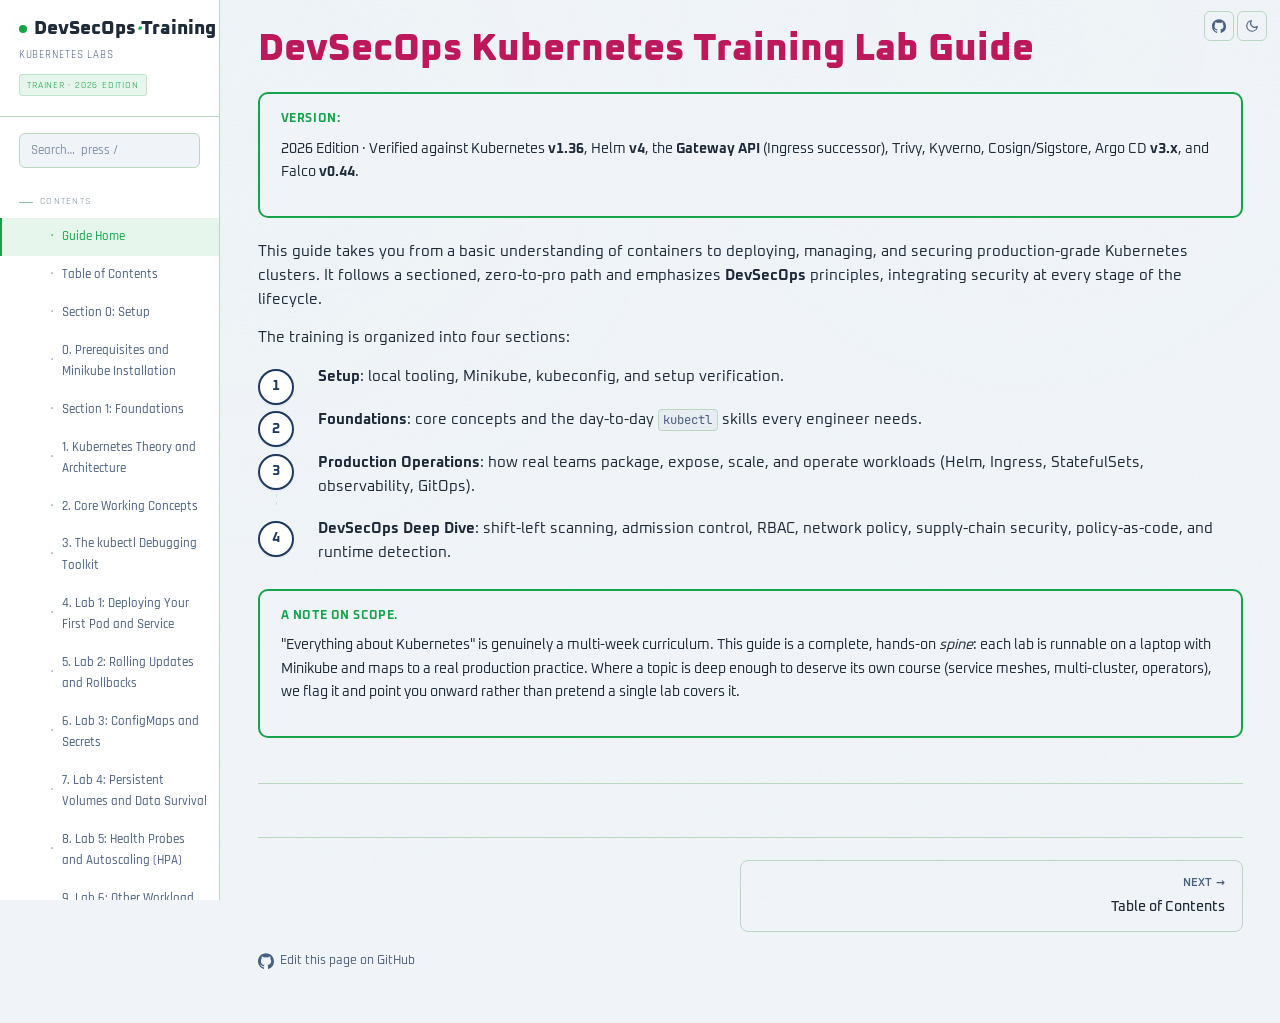
==== commit 9edad380: "Content audit: fix broken commands, add progressive disclosure, fill concept gaps" ====
--- a/index.html
+++ b/index.html
@@ -69,7 +69,7 @@
           <blockquote>
             <p><strong>Version:</strong> 2026 Edition · Verified against Kubernetes <strong>v1.36</strong>, Helm
               <strong>v4</strong>, the <strong>Gateway API</strong> (Ingress successor), Trivy, Kyverno,
-              Cosign/Sigstore, Argo CD <strong>v3.x</strong>, and Falco <strong>v0.43</strong>.
+              Cosign/Sigstore, Argo CD <strong>v3.x</strong>, and Falco <strong>v0.44</strong>.
             </p>
           </blockquote>
           <p>This guide takes you from a basic understanding of containers to deploying, managing, and securing
@@ -109,6 +109,9 @@
             <li><a href="html/section-1-foundations.html#21-namespaces">2.1 Namespaces</a></li>
             <li><a href="html/section-1-foundations.html#22-imperative-vs-declarative">2.2 Imperative vs Declarative</a></li>
             <li><a href="html/section-1-foundations.html#23-resource-requests-limits-and-qos">2.3 Resource Requests, Limits, and QoS</a></li>
+            <li><a href="html/section-1-foundations.html#24-labels-annotations-and-selectors">2.4 Labels, Annotations, and Selectors</a></li>
+            <li><a href="html/section-1-foundations.html#25-node-scheduling-taints-tolerations-and-affinity">2.5 Node Scheduling: Taints, Tolerations, and Affinity</a></li>
+            <li><a href="html/section-1-foundations.html#26-multi-container-pods">2.6 Multi-Container Pods: Init Containers and Sidecars</a></li>
             <li><a href="html/section-1-foundations.html#3-the-kubectl-debugging-toolkit">3. The kubectl Debugging Toolkit</a></li>
             <li><a href="html/section-1-foundations.html#4-lab-1-deploying-your-first-pod-and-service">4. Lab 1: Deploying Your First Pod and
                 Service</a></li>
--- a/css/app.css
+++ b/css/app.css
@@ -266,6 +266,107 @@
     /* Restore the callout's icon gutter that the rule above zeroed out. */
     .callout.sec2-indented {
       padding-left: 3.25rem;
+    }
+
+    /* ---------- Deep-dive disclosure ----------
+       Progressive disclosure for optional depth. The concept always stays on
+       the page in the surrounding prose; the <details> holds the mechanism,
+       edge cases, and reference material a first-time reader can skip.
+       Authored as <details class="deep-dive"><summary>...</summary> ... */
+    .deep-dive {
+      margin: 1.4rem 0;
+      border: 1px solid var(--border);
+      border-left: 3px solid #BE185D;
+      border-radius: 10px;
+      background: var(--bg-card);
+    }
+
+    .deep-dive > summary {
+      cursor: pointer;
+      list-style: none;
+      display: flex;
+      align-items: center;
+      gap: 0.65rem;
+      padding: 0.7rem 1.05rem;
+      font-family: var(--font-display);
+      font-weight: 600;
+      font-size: 0.92rem;
+      color: #BE185D;
+    }
+
+    .deep-dive > summary::-webkit-details-marker {
+      display: none;
+    }
+
+    /* Chevron drawn with borders so no glyph or icon font is needed. */
+    .deep-dive > summary::before {
+      content: "";
+      flex: 0 0 auto;
+      width: 0.4rem;
+      height: 0.4rem;
+      margin-left: 0.15rem;
+      border-right: 2px solid currentColor;
+      border-bottom: 2px solid currentColor;
+      transform: rotate(-45deg);
+      transition: transform 0.18s ease;
+    }
+
+    .deep-dive[open] > summary::before {
+      transform: rotate(45deg);
+    }
+
+    .deep-dive > summary:hover {
+      background: var(--bg-elevated);
+    }
+
+    .deep-dive > summary:focus-visible {
+      outline: 2px solid var(--accent);
+      outline-offset: -2px;
+    }
+
+    .deep-dive .dd-tag {
+      margin-left: auto;
+      font-size: 0.66rem;
+      letter-spacing: 0.07em;
+      text-transform: uppercase;
+      font-weight: 700;
+      color: var(--text-muted);
+      border: 1px solid var(--border);
+      border-radius: 999px;
+      padding: 0.12rem 0.55rem;
+    }
+
+    .deep-dive > *:not(summary) {
+      padding-left: 1.05rem;
+      padding-right: 1.05rem;
+    }
+
+    .deep-dive > *:last-child {
+      margin-bottom: 1rem;
+    }
+
+    [data-theme="dark"] .deep-dive {
+      border-left-color: #f48fb1;
+    }
+
+    [data-theme="dark"] .deep-dive > summary {
+      color: #f48fb1;
+    }
+
+    /* Indentation inside an h4 block: shift with margin like other bordered boxes. */
+    .deep-dive.sec2-indented {
+      padding-left: 0;
+      margin-left: 2.6rem;
+    }
+
+    /* Always expanded on paper. */
+    @media print {
+      .deep-dive > *:not(summary) {
+        display: revert !important;
+      }
+      .deep-dive > summary::before {
+        transform: rotate(45deg);
+      }
     }
 
     /* When a code block sits inside a .cmd-step, the step wrapper already
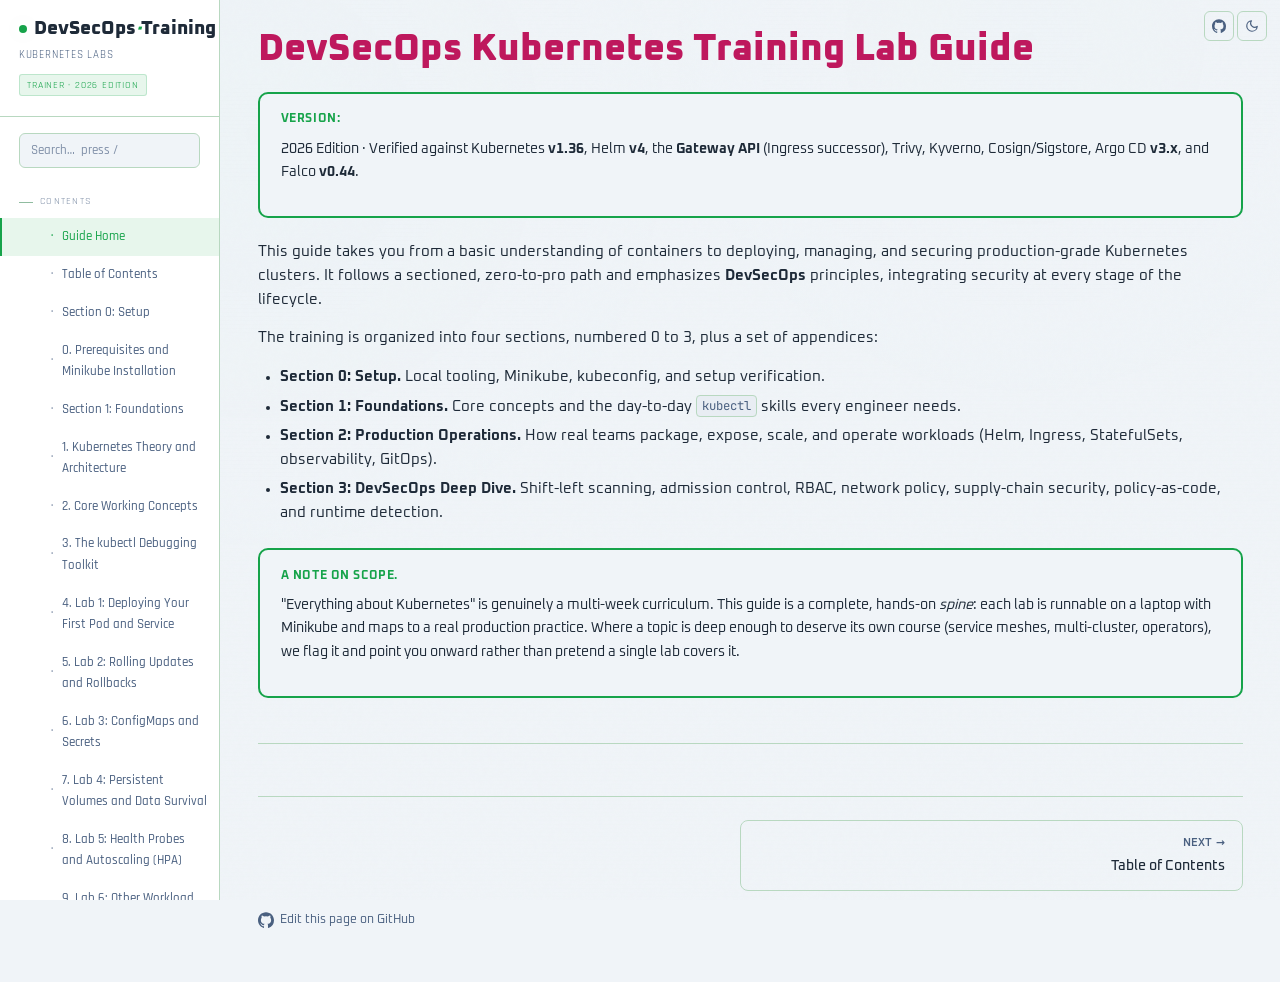
==== commit 718be4b0: "Fix the off-by-one in the section list on the landing page The landing page said "The training is or" ====
--- a/index.html
+++ b/index.html
@@ -17,7 +17,6 @@
     rel="stylesheet">
   <link rel="stylesheet" href="css/style.css">
   <link rel="stylesheet" href="css/app.css">
-  <link rel="stylesheet" href="css/cmd-steps.css">
 
 </head>
 
@@ -76,16 +75,16 @@
             production-grade Kubernetes clusters. It follows a sectioned, zero-to-pro path and emphasizes
             <strong>DevSecOps</strong> principles, integrating security at every stage of the lifecycle.
           </p>
-          <p>The training is organized into four sections:</p>
-          <ol>
-            <li><strong>Setup</strong>: local tooling, Minikube, kubeconfig, and setup verification.</li>
-            <li><strong>Foundations</strong>: core concepts and the day-to-day <code>kubectl</code> skills every
-              engineer needs.</li>
-            <li><strong>Production Operations</strong>: how real teams package, expose, scale, and operate workloads
-              (Helm, Ingress, StatefulSets, observability, GitOps).</li>
-            <li><strong>DevSecOps Deep Dive</strong>: shift-left scanning, admission control, RBAC, network policy,
-              supply-chain security, policy-as-code, and runtime detection.</li>
-          </ol>
+          <p>The training is organized into four sections, numbered 0 to 3, plus a set of appendices:</p>
+          <ul>
+            <li><strong>Section 0: Setup.</strong> Local tooling, Minikube, kubeconfig, and setup verification.</li>
+            <li><strong>Section 1: Foundations.</strong> Core concepts and the day-to-day <code>kubectl</code> skills
+              every engineer needs.</li>
+            <li><strong>Section 2: Production Operations.</strong> How real teams package, expose, scale, and operate
+              workloads (Helm, Ingress, StatefulSets, observability, GitOps).</li>
+            <li><strong>Section 3: DevSecOps Deep Dive.</strong> Shift-left scanning, admission control, RBAC, network
+              policy, supply-chain security, policy-as-code, and runtime detection.</li>
+          </ul>
           <blockquote>
             <p><strong>A note on scope.</strong> "Everything about Kubernetes" is genuinely a multi-week curriculum.
               This guide is a complete, hands-on <em>spine</em>: each lab is runnable on a laptop with Minikube and maps
@@ -107,11 +106,17 @@
             <li><a href="html/section-1-foundations.html#1-kubernetes-theory-and-architecture">1. Kubernetes Theory and Architecture</a></li>
             <li><a href="html/section-1-foundations.html#2-core-working-concepts">2. Core Working Concepts</a></li>
             <li><a href="html/section-1-foundations.html#21-namespaces">2.1 Namespaces</a></li>
-            <li><a href="html/section-1-foundations.html#22-imperative-vs-declarative">2.2 Imperative vs Declarative</a></li>
-            <li><a href="html/section-1-foundations.html#23-resource-requests-limits-and-qos">2.3 Resource Requests, Limits, and QoS</a></li>
-            <li><a href="html/section-1-foundations.html#24-labels-annotations-and-selectors">2.4 Labels, Annotations, and Selectors</a></li>
-            <li><a href="html/section-1-foundations.html#25-node-scheduling-taints-tolerations-and-affinity">2.5 Node Scheduling: Taints, Tolerations, and Affinity</a></li>
-            <li><a href="html/section-1-foundations.html#26-multi-container-pods">2.6 Multi-Container Pods: Init Containers and Sidecars</a></li>
+            <li><a href="html/section-1-foundations.html#resourcequota">2.2 ResourceQuota: Capping Usage Per Namespace</a></li>
+            <li><a href="html/section-1-foundations.html#limitrange">2.3 LimitRange: Defaults and Maximums Per Container</a></li>
+            <li><a href="html/section-1-foundations.html#22-imperative-vs-declarative">2.4 Imperative vs Declarative</a></li>
+            <li><a href="html/section-1-foundations.html#23-resource-requests-limits-and-qos">2.5 Resource Requests and Limits</a></li>
+            <li><a href="html/section-1-foundations.html#qos-classes">2.6 QoS Classes: Who Gets Evicted First</a></li>
+            <li><a href="html/section-1-foundations.html#24-labels-annotations-and-selectors">2.7 Labels: The Grouping Mechanism</a></li>
+            <li><a href="html/section-1-foundations.html#selector-styles">2.8 Selectors: Equality-Based and Set-Based</a></li>
+            <li><a href="html/section-1-foundations.html#annotations">2.9 Annotations: Metadata for Tools</a></li>
+            <li><a href="html/section-1-foundations.html#25-node-scheduling-taints-tolerations-and-affinity">2.10 Node Scheduling: Taints and Tolerations</a></li>
+            <li><a href="html/section-1-foundations.html#affinity-overview">2.11 Affinity: More Expressive Placement Rules</a></li>
+            <li><a href="html/section-1-foundations.html#26-multi-container-pods">2.12 Multi-Container Pods: Init Containers and Sidecars</a></li>
             <li><a href="html/section-1-foundations.html#3-the-kubectl-debugging-toolkit">3. The kubectl Debugging Toolkit</a></li>
             <li><a href="html/section-1-foundations.html#4-lab-1-deploying-your-first-pod-and-service">4. Lab 1: Deploying Your First Pod and
                 Service</a></li>
@@ -163,8 +168,6 @@
 
   <!-- Scripts: build page sections and sidebar from the embedded static HTML content -->
   <script src="js/app.js" defer></script>
-
-  <script src="js/cmd-steps.js" defer></script>
 </body>
 
 </html>
--- a/css/style.css
+++ b/css/style.css
@@ -165,7 +165,11 @@
   font-feature-settings: 'ss01', 'ss02', 'cv11';
   -webkit-font-smoothing: antialiased;
   -moz-osx-font-smoothing: grayscale;
-  transition: background-color 0.3s ease, color 0.3s ease;
+  /* No transition on background-color/color here. Both resolve from custom
+     properties that the theme toggle swaps, and a transition on such a
+     property leaves the OLD computed value stuck: light mode kept the dark
+     background and dark-theme text, giving a 1.33 contrast ratio. The theme
+     switch is instant instead, which is correct and cannot regress. */
   min-height: 100vh;
 }
 
@@ -262,7 +266,8 @@
 a {
   color: var(--link);
   text-decoration: none;
-  transition: color 0.15s ease;
+  /* See the note on body: no transition on a property whose value comes from a
+     swapped theme token, or the old computed value sticks after a theme switch. */
 }
 
 a:hover {
@@ -519,7 +524,8 @@
   font-size: 0.85rem;
   font-weight: 500;
   outline: none;
-  transition: border 0.15s, box-shadow 0.15s;
+  /* See the note on body: no transition on a property whose value comes from a
+     swapped theme token, or the old computed value sticks after a theme switch. */
 }
 
 .sidebar-search input::placeholder {
@@ -574,7 +580,8 @@
   color: var(--text-muted);
   text-decoration: none;
   border-left: 2px solid transparent;
-  transition: all 0.15s ease;
+  /* See the note on body: no transition on a property whose value comes from a
+     swapped theme token, or the old computed value sticks after a theme switch. */
   font-weight: 500;
 }
 
@@ -617,7 +624,8 @@
   display: inline-flex;
   align-items: center;
   justify-content: center;
-  transition: all 0.15s ease;
+  /* See the note on body: no transition on a property whose value comes from a
+     swapped theme token, or the old computed value sticks after a theme switch. */
 }
 
 .icon-btn:hover {
@@ -757,7 +765,9 @@
 }
 /* Dark mode label & copy */
 .code-block-label {
-  color: #585b70;
+  /* Theme token, not a hardcoded hex: the old #585b70 sat at 2.63 contrast on
+     the dark code header, below the 4.5 AA threshold. */
+  color: var(--text-muted);
   font-weight: 500;
   letter-spacing: 0;
   flex: 1;
@@ -776,7 +786,8 @@
   display: inline-flex;
   align-items: center;
   gap: 0.35rem;
-  transition: all 0.15s ease;
+  /* See the note on body: no transition on a property whose value comes from a
+     swapped theme token, or the old computed value sticks after a theme switch. */
 }
 
 .copy-btn:hover {
@@ -796,10 +807,6 @@
 }
 
 /* Light mode label & copy overrides */
-[data-theme="light"] .code-block-label {
-  color: #5a6a7a;
-}
-
 [data-theme="light"] .copy-btn {
   border-color: #c8d0da;
   color: #5a6a7a;
@@ -1135,7 +1142,8 @@
   border-radius: 8px;
   text-decoration: none;
   color: var(--text);
-  transition: border-color 0.15s ease, background 0.15s ease;
+  /* See the note on body: no transition on a property whose value comes from a
+     swapped theme token, or the old computed value sticks after a theme switch. */
   min-width: 0;
 }
 
@@ -1177,7 +1185,8 @@
   font-size: 0.82rem;
   color: var(--text-muted);
   text-decoration: none;
-  transition: color 0.15s ease;
+  /* See the note on body: no transition on a property whose value comes from a
+     swapped theme token, or the old computed value sticks after a theme switch. */
 }
 
 .edit-on-github:hover {
--- a/css/app.css
+++ b/css/app.css
@@ -424,7 +424,10 @@
     }
 
     /* =========================================================
-       Roman numeral command labels — Section 2 only
+       Roman numeral command labels. Used on every content page,
+       not just Section 2. The markup is hand-authored: see rule 3
+       in SECTION-STYLE-RULES.txt. There is no script that builds
+       it, so these rules are the only definition of the layout.
        ========================================================= */
     .cmd-label {
       display: flex;
@@ -490,9 +493,11 @@
       background: #ffffff;
     }
 
-    /* Step title shown next to the i/ii/iii badge — its line box matches the
+    /* Step title shown next to the i/ii/iii badge. Its line box matches the
        1.6rem badge height so the two are perfectly centred on one line, the
-       same way the 1/2/3 circles align with their list text. */
+       same way the 1/2/3 circles align with their list text. Keep the text
+       at or under 60 characters: longer commentary belongs inside the code
+       box as trailing '#' lines (SECTION-STYLE-RULES.txt rule 3a). */
     .cmd-step-title {
       font-family: var(--font-display);
       font-size: 0.95rem;
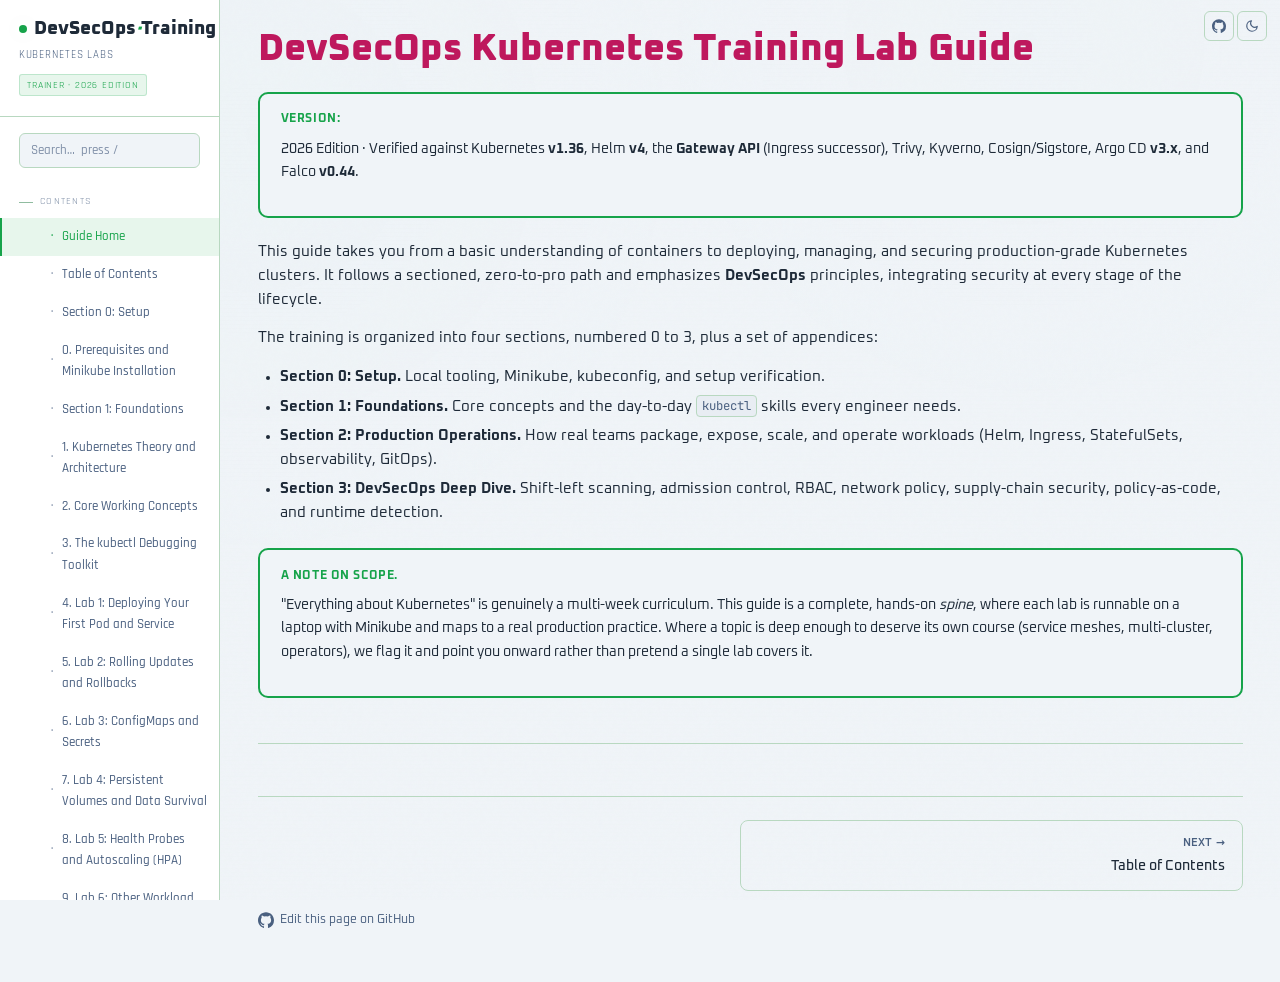
==== commit b1cf0f58: "Rewrite the colon-as-em-dash tic into natural sentences Banning em-dashes pushed the writing into us" ====
--- a/index.html
+++ b/index.html
@@ -87,7 +87,7 @@
           </ul>
           <blockquote>
             <p><strong>A note on scope.</strong> "Everything about Kubernetes" is genuinely a multi-week curriculum.
-              This guide is a complete, hands-on <em>spine</em>: each lab is runnable on a laptop with Minikube and maps
+              This guide is a complete, hands-on <em>spine</em>, where each lab is runnable on a laptop with Minikube and maps
               to a real production practice. Where a topic is deep enough to deserve its own course (service meshes,
               multi-cluster, operators), we flag it and point you onward rather than pretend a single lab covers it.</p>
           </blockquote>
